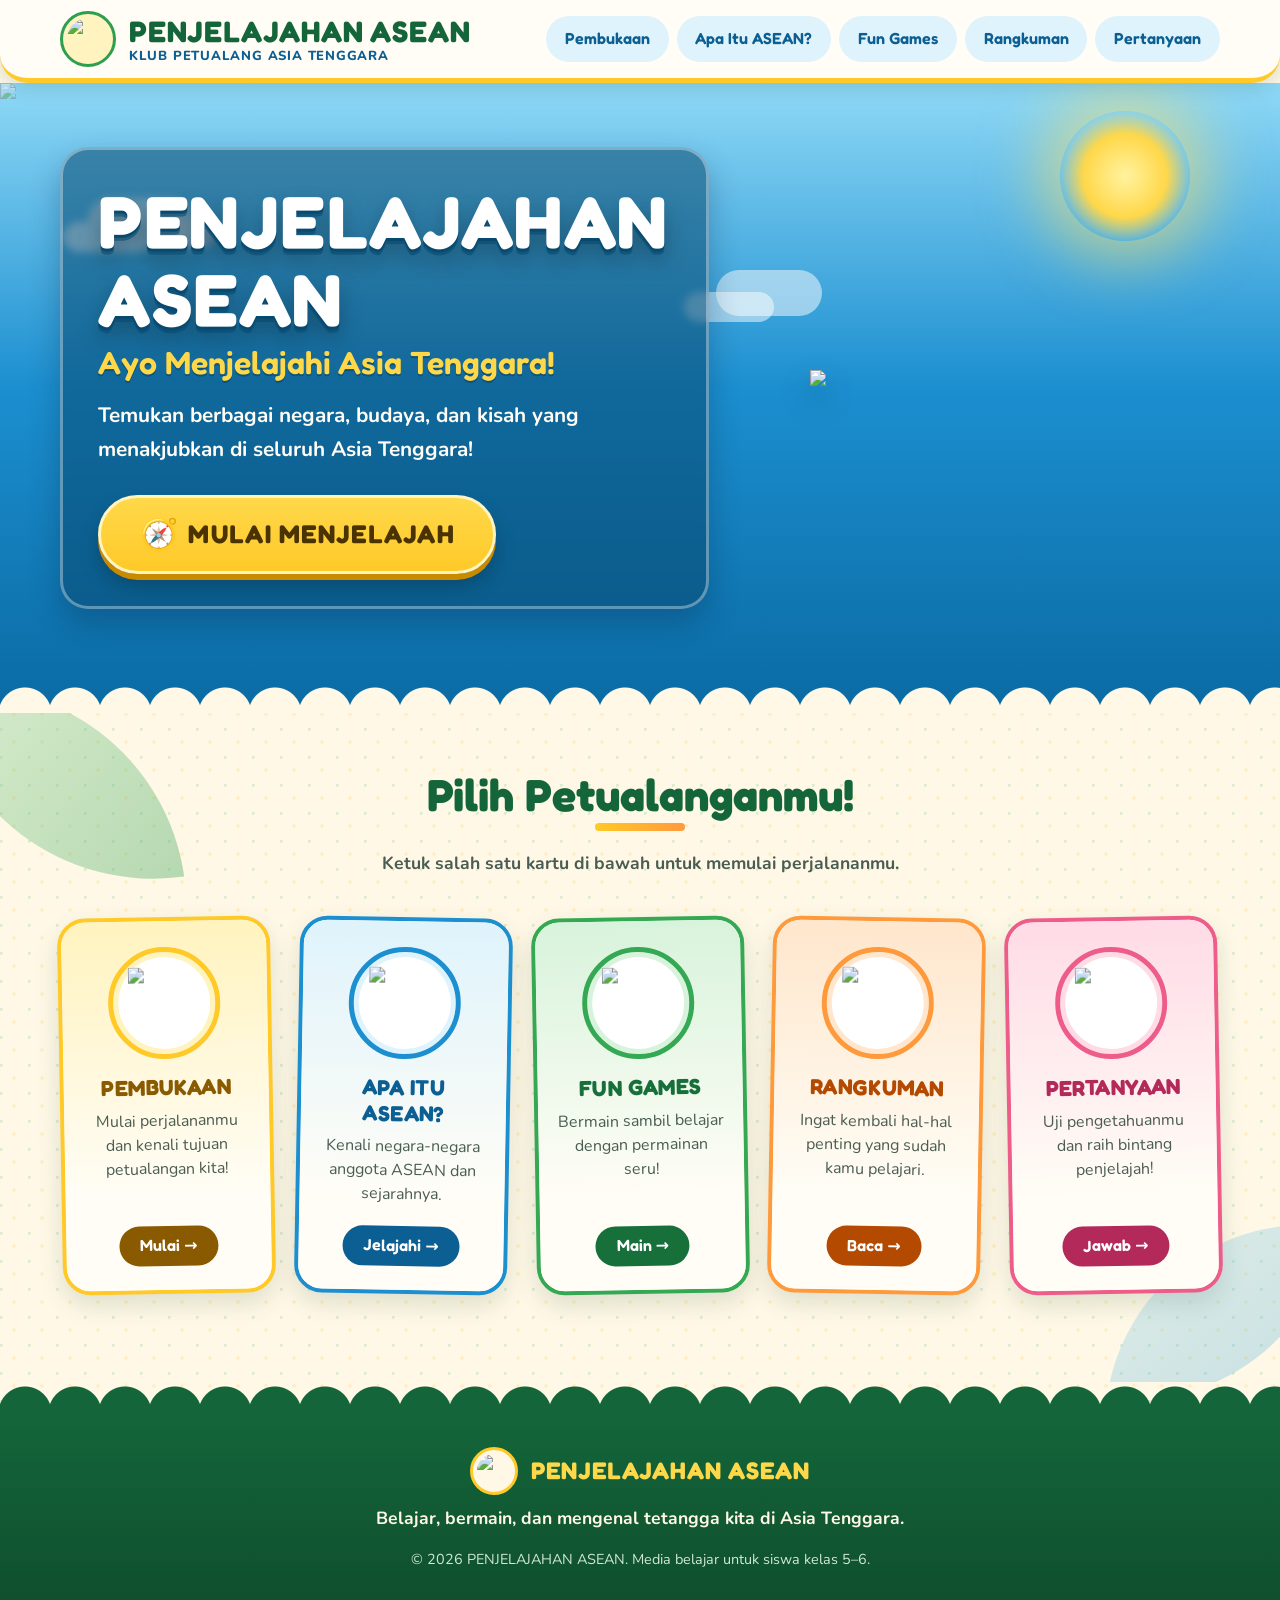
==== index.html @ 063c7e04 "Add files via upload" ====
<!DOCTYPE html>
<html lang="id">
<head>
  <meta charset="UTF-8">
  <meta name="viewport" content="width=device-width, initial-scale=1.0">
  <meta name="description" content="PENJELAJAHAN ASEAN - Ayo Menjelajah Asia Tenggara! Website belajar ASEAN untuk siswa kelas 5 dan 6 SD.">
  <title>PENJELAJAHAN ASEAN | Ayo Menjelajah Asia Tenggara!</title>

  <link rel="stylesheet" href="style.css">
</head>
<body class="page-home">

  <!-- Tautan lompat untuk aksesibilitas -->
  <a class="skip-link" href="#konten-utama">Lompat ke konten utama</a>

  <!-- ===================== 1. HEADER ===================== -->
  <header class="site-header" id="beranda">
    <div class="container header-inner">

      <a class="site-logo" href="index.html" aria-label="PENJELAJAHAN ASEAN - Kembali ke beranda">
        <img class="site-logo-icon"
             src="images/logo-kompas-penjelajah.png"
             alt="Logo kompas penjelajah dengan topi petualang">
        <span class="site-logo-text">
          <span class="site-logo-name">PENJELAJAHAN ASEAN</span>
          <span class="site-logo-sub">Klub Petualang Asia Tenggara</span>
        </span>
      </a>

      <nav class="site-nav" aria-label="Menu utama">
        <ul class="site-nav-list">
          <li class="site-nav-item"><a class="site-nav-link" href="pembukaan.html">Pembukaan</a></li>
          <li class="site-nav-item"><a class="site-nav-link" href="apa-itu-asean.html">Apa Itu ASEAN?</a></li>
          <li class="site-nav-item"><a class="site-nav-link" href="fun-games.html">Fun Games</a></li>
          <li class="site-nav-item"><a class="site-nav-link" href="rangkuman.html">Rangkuman</a></li>
          <li class="site-nav-item"><a class="site-nav-link" href="pertanyaan.html">Pertanyaan</a></li>
        </ul>
      </nav>

    </div>
  </header>

  <main id="konten-utama">

    <!-- ===================== 2. HERO SECTION ===================== -->
    <section class="hero" id="hero" aria-labelledby="hero-title">

      <!-- Ruang untuk ilustrasi peta tropis Asia Tenggara sebagai latar belakang -->
      <div class="hero-background">
        <img class="hero-background-image"
             src="images/peta-asia-tenggara-tropis.png"
             alt="Ilustrasi peta tropis Asia Tenggara dengan pulau-pulau, hutan hijau, dan laut biru">
      </div>

      <div class="container hero-inner">
        <div class="hero-content">
          <h1 class="hero-title" id="hero-title">PENJELAJAHAN ASEAN</h1>
          <p class="hero-subtitle">Ayo Menjelajahi Asia Tenggara!</p>
          <p class="hero-text">
            Temukan berbagai negara, budaya, dan kisah yang menakjubkan di seluruh Asia Tenggara!
          </p>
          <a class="button button-primary hero-button" href="#navigasi">MULAI MENJELAJAH</a>
        </div>

        <!-- Ruang untuk karakter penjelajah / maskot -->
        <div class="hero-mascot">
          <img class="hero-mascot-image"
               src="images/maskot-penjelajah.png"
               alt="Maskot anak penjelajah membawa kompas dan peta sambil tersenyum">
        </div>
      </div>

    </section>

    <!-- ===================== 3. NAVIGATION SECTION ===================== -->
    <section class="navigation" id="navigasi" aria-labelledby="navigasi-title">
      <div class="container">

        <header class="section-header">
          <h2 class="section-title" id="navigasi-title">Pilih Petualanganmu!</h2>
          <p class="section-intro">Ketuk salah satu kartu di bawah untuk memulai perjalananmu.</p>
        </header>

        <ul class="card-grid">

          <!-- Kartu A: PEMBUKAAN -->
          <li class="card-grid-item">
            <article class="nav-card nav-card-pembukaan">
              <a class="nav-card-link" href="pembukaan.html">
                <div class="nav-card-icon">
                  <img class="nav-card-image"
                       src="images/ikon-pembukaan.png"
                       alt="Ikon pintu gerbang petualangan yang terbuka">
                </div>
                <h3 class="nav-card-title">PEMBUKAAN</h3>
                <p class="nav-card-description">Mulai perjalananmu dan kenali tujuan petualangan kita!</p>
                <span class="nav-card-action">Mulai &rarr;</span>
              </a>
            </article>
          </li>

          <!-- Kartu B: APA ITU ASEAN? -->
          <li class="card-grid-item">
            <article class="nav-card nav-card-asean">
              <a class="nav-card-link" href="apa-itu-asean.html">
                <div class="nav-card-icon">
                  <img class="nav-card-image"
                       src="images/ikon-apa-itu-asean.png"
                       alt="Ikon peta Asia Tenggara dengan tanda tanya">
                </div>
                <h3 class="nav-card-title">APA ITU ASEAN?</h3>
                <p class="nav-card-description">Kenali negara-negara anggota ASEAN dan sejarahnya.</p>
                <span class="nav-card-action">Jelajahi &rarr;</span>
              </a>
            </article>
          </li>

          <!-- Kartu C: FUN GAMES -->
          <li class="card-grid-item">
            <article class="nav-card nav-card-games">
              <a class="nav-card-link" href="fun-games.html">
                <div class="nav-card-icon">
                  <img class="nav-card-image"
                       src="images/ikon-fun-games.png"
                       alt="Ikon pengontrol permainan berwarna-warni">
                </div>
                <h3 class="nav-card-title">FUN GAMES</h3>
                <p class="nav-card-description">Bermain sambil belajar dengan permainan seru!</p>
                <span class="nav-card-action">Main &rarr;</span>
              </a>
            </article>
          </li>

          <!-- Kartu D: RANGKUMAN -->
          <li class="card-grid-item">
            <article class="nav-card nav-card-rangkuman">
              <a class="nav-card-link" href="rangkuman.html">
                <div class="nav-card-icon">
                  <img class="nav-card-image"
                       src="images/ikon-rangkuman.png"
                       alt="Ikon buku catatan petualang dengan bintang">
                </div>
                <h3 class="nav-card-title">RANGKUMAN</h3>
                <p class="nav-card-description">Ingat kembali hal-hal penting yang sudah kamu pelajari.</p>
                <span class="nav-card-action">Baca &rarr;</span>
              </a>
            </article>
          </li>

          <!-- Kartu E: PERTANYAAN -->
          <li class="card-grid-item">
            <article class="nav-card nav-card-pertanyaan">
              <a class="nav-card-link" href="pertanyaan.html">
                <div class="nav-card-icon">
                  <img class="nav-card-image"
                       src="images/ikon-pertanyaan.png"
                       alt="Ikon lampu ide dan tanda tanya">
                </div>
                <h3 class="nav-card-title">PERTANYAAN</h3>
                <p class="nav-card-description">Uji pengetahuanmu dan raih bintang penjelajah!</p>
                <span class="nav-card-action">Jawab &rarr;</span>
              </a>
            </article>
          </li>

        </ul>

      </div>
    </section>

  </main>

  <!-- ===================== 4. FOOTER ===================== -->
  <footer class="site-footer">
    <div class="container footer-inner">

      <div class="footer-brand">
        <img class="footer-logo"
             src="images/logo-kompas-penjelajah.png"
             alt="Logo kompas penjelajah PENJELAJAHAN ASEAN">
        <p class="footer-name">PENJELAJAHAN ASEAN</p>
      </div>

      <p class="footer-tagline">Belajar, bermain, dan mengenal tetangga kita di Asia Tenggara.</p>

      <p class="footer-copy">
        &copy; <span class="footer-year">2026</span> PENJELAJAHAN ASEAN. Media belajar untuk siswa kelas 5&ndash;6.
      </p>

    </div>
  </footer>

  <script src="script.js"></script>
</body>
</html>
---- style.css ----
/* =====================================================
   PENJELAJAHAN ASEAN - style.css
   Tema: petualangan tropis + buku edukasi interaktif
   ===================================================== */

@import url('https://fonts.googleapis.com/css2?family=Fredoka:wght@400;500;600;700&family=Nunito:wght@400;600;700;800&display=swap');

/* ---------- 1. VARIABEL ---------- */
:root {
  /* Hijau daun */
  --leaf-900: #0f4f2e;
  --leaf-700: #14663a;
  --leaf-500: #2e9e4f;
  --leaf-300: #8fd6a0;
  --leaf-100: #d8f3dc;

  /* Biru laut */
  --sea-900: #08496f;
  --sea-700: #0b5f93;
  --sea-500: #1c8fd0;
  --sea-300: #7fd3f5;
  --sea-100: #dff3fc;

  /* Kuning cerah */
  --sun-700: #8a5a00;
  --sun-500: #ffc928;
  --sun-400: #ffd84a;
  --sun-100: #fff3bf;

  /* Krem & netral */
  --cream: #fff8e6;
  --warm-white: #fffdf6;
  --ink: #243b2f;
  --ink-soft: #4a5d52;

  /* Aksen tropis */
  --mango: #ff9a3c;
  --hibiscus: #ee5d8a;

  /* Font */
  --font-heading: 'Fredoka', 'Baloo 2', 'Trebuchet MS', 'Comic Sans MS', system-ui, sans-serif;
  --font-body: 'Nunito', 'Segoe UI', system-ui, -apple-system, sans-serif;

  /* Bentuk & bayangan */
  --radius-lg: 28px;
  --radius-md: 20px;
  --shadow-soft: 0 10px 24px rgba(20, 70, 50, 0.14);
  --shadow-lift: 0 18px 34px rgba(20, 70, 50, 0.22);
  --header-height: 88px;
}

/* ---------- 2. RESET & DASAR ---------- */
*,
*::before,
*::after {
  box-sizing: border-box;
}

html {
  scroll-behavior: smooth;
  scroll-padding-top: var(--header-height);
  -webkit-text-size-adjust: 100%;
}

body {
  margin: 0;
  min-height: 100vh;
  display: flex;
  flex-direction: column;
  font-family: var(--font-body);
  font-size: 1.05rem;
  line-height: 1.6;
  color: var(--ink);
  background-color: var(--cream);
  /* Pola titik-titik halus seperti kertas peta */
  background-image:
    radial-gradient(circle at 1px 1px, rgba(46, 158, 79, 0.14) 1.6px, transparent 0),
    radial-gradient(circle at 14px 14px, rgba(255, 201, 40, 0.18) 2px, transparent 0);
  background-size: 28px 28px;
}

main {
  flex: 1;
}

img {
  display: block;
  max-width: 100%;
  height: auto;
}

a {
  color: inherit;
}

ul {
  margin: 0;
  padding: 0;
  list-style: none;
}

h1,
h2,
h3,
p {
  margin-top: 0;
}

::selection {
  background: var(--sun-400);
  color: var(--leaf-900);
}

.container {
  width: min(1160px, 100% - 2rem);
  margin-inline: auto;
}

/* Tautan lompat (aksesibilitas) */
.skip-link {
  position: absolute;
  left: 1rem;
  top: -100px;
  z-index: 200;
  padding: 0.7rem 1.2rem;
  background: var(--sun-500);
  color: #4a3300;
  font-family: var(--font-heading);
  font-weight: 600;
  border-radius: 999px;
  text-decoration: none;
  transition: top 0.2s ease;
}

.skip-link:focus {
  top: 1rem;
}

/* ---------- 3. HEADER ---------- */
.site-header {
  position: sticky;
  top: 0;
  z-index: 100;
  background: var(--warm-white);
  border-bottom: 5px solid var(--sun-500);
  border-radius: 0 0 var(--radius-lg) var(--radius-lg);
  box-shadow: 0 6px 18px rgba(20, 70, 50, 0.15);
}

.header-inner {
  display: flex;
  align-items: center;
  justify-content: space-between;
  flex-wrap: wrap;
  gap: 0.75rem 1.5rem;
  padding-block: 0.7rem;
}

.site-logo {
  display: inline-flex;
  align-items: center;
  gap: 0.8rem;
  text-decoration: none;
}

.site-logo-icon {
  width: 56px;
  height: 56px;
  flex-shrink: 0;
  object-fit: contain;
  border-radius: 50%;
  background: var(--sun-100);
  border: 3px solid var(--leaf-500);
  padding: 4px;
  /* Sembunyikan teks alt jika gambar belum tersedia */
  font-size: 0;
  color: transparent;
  transition: transform 0.3s ease;
}

.site-logo:hover .site-logo-icon,
.site-logo:focus-visible .site-logo-icon {
  transform: rotate(-12deg) scale(1.08);
}

.site-logo-text {
  display: flex;
  flex-direction: column;
  line-height: 1.1;
}

.site-logo-name {
  font-family: var(--font-heading);
  font-weight: 700;
  font-size: clamp(1.3rem, 3vw, 1.85rem);
  letter-spacing: 0.03em;
  color: var(--leaf-700);
}

.site-logo-sub {
  margin-top: 0.15rem;
  font-size: 0.82rem;
  font-weight: 800;
  letter-spacing: 0.06em;
  text-transform: uppercase;
  color: var(--sea-700);
}

.site-logo:focus-visible,
.site-nav-link:focus-visible,
.nav-card-link:focus-visible,
.button:focus-visible {
  outline: 4px dashed var(--sea-900);
  outline-offset: 4px;
}

.site-nav-list {
  display: flex;
  flex-wrap: wrap;
  justify-content: flex-end;
  gap: 0.5rem;
}

.site-nav-link {
  display: inline-block;
  padding: 0.5rem 1.05rem;
  font-family: var(--font-heading);
  font-weight: 600;
  font-size: 1rem;
  color: var(--sea-700);
  background: var(--sea-100);
  border: 2px solid transparent;
  border-radius: 999px;
  text-decoration: none;
  transition: transform 0.2s ease, background-color 0.2s ease, color 0.2s ease, border-color 0.2s ease;
}

.site-nav-link:hover,
.site-nav-link:focus-visible {
  background: var(--sun-400);
  color: #4a3300;
  border-color: var(--sun-500);
  transform: translateY(-3px);
}

/* ---------- 4. HERO ---------- */
.hero {
  position: relative;
  overflow: hidden;
  isolation: isolate;
  color: var(--warm-white);
  /* Langit menuju laut */
  background: linear-gradient(180deg, #8fd9f7 0%, var(--sea-500) 48%, #0a6aa3 100%);
}

/* Matahari */
.hero::before {
  content: "";
  position: absolute;
  z-index: 0;
  top: 28px;
  right: 7%;
  width: 130px;
  height: 130px;
  border-radius: 50%;
  background: radial-gradient(circle, #fff3a0 0%, var(--sun-400) 45%, rgba(255, 216, 74, 0) 72%);
  box-shadow: 0 0 60px 20px rgba(255, 224, 102, 0.55);
  pointer-events: none;
}

/* Awan */
.hero::after {
  content: "";
  position: absolute;
  z-index: 0;
  top: 22%;
  left: 5%;
  width: 90px;
  height: 30px;
  border-radius: 50px;
  background: rgba(255, 255, 255, 0.75);
  box-shadow:
    32px -16px 0 8px rgba(255, 255, 255, 0.75),
    62px -4px 0 0 rgba(255, 255, 255, 0.75),
    620px 70px 0 0 rgba(255, 255, 255, 0.5),
    660px 56px 0 8px rgba(255, 255, 255, 0.5);
  pointer-events: none;
}

/* Ruang ilustrasi peta Asia Tenggara */
.hero-background {
  position: absolute;
  inset: 0;
  z-index: 0;
  overflow: hidden;
  pointer-events: none;
}

.hero-background-image {
  position: absolute;
  inset: 0;
  width: 100%;
  height: 100%;
  object-fit: cover;
  object-position: center;
  opacity: 0.5;
  font-size: 0;
  color: transparent;
}

/* Tepi ombak di bagian bawah hero */
.hero-background::after {
  content: "";
  position: absolute;
  left: 0;
  right: 0;
  bottom: -1px;
  height: 44px;
  background: radial-gradient(circle at 25px 44px, var(--cream) 0 26px, transparent 27px) 0 0 / 50px 44px repeat-x;
}

.hero-inner {
  position: relative;
  z-index: 1;
  display: grid;
  grid-template-columns: 1.15fr 0.85fr;
  align-items: center;
  gap: 2rem;
  padding-block: 4rem 6.5rem;
}

.hero-content {
  padding: 2rem 2.2rem;
  background: rgba(8, 73, 111, 0.55);
  border: 3px solid rgba(255, 255, 255, 0.35);
  border-radius: var(--radius-lg);
  -webkit-backdrop-filter: blur(4px);
  backdrop-filter: blur(4px);
  box-shadow: 0 14px 30px rgba(5, 40, 70, 0.3);
}

.hero-title {
  margin-bottom: 0.4rem;
  font-family: var(--font-heading);
  font-weight: 700;
  font-size: clamp(2rem, 8vw, 4.6rem);
  line-height: 1.05;
  letter-spacing: 0.02em;
  color: #ffffff;
  overflow-wrap: anywhere;
  text-shadow:
    0 3px 0 var(--sea-900),
    0 6px 0 rgba(8, 73, 111, 0.6),
    0 12px 22px rgba(0, 0, 0, 0.28);
}

.hero-subtitle {
  margin-bottom: 1rem;
  font-family: var(--font-heading);
  font-weight: 600;
  font-size: clamp(1.25rem, 3.2vw, 2rem);
  line-height: 1.25;
  color: var(--sun-400);
  text-shadow: 0 2px 0 rgba(8, 73, 111, 0.7);
}

.hero-text {
  max-width: 46ch;
  margin-bottom: 1.8rem;
  font-weight: 700;
  font-size: clamp(1.05rem, 2.2vw, 1.3rem);
  line-height: 1.6;
  color: var(--warm-white);
}

/* Tombol */
.button {
  display: inline-flex;
  align-items: center;
  justify-content: center;
  gap: 0.6rem;
  padding: 0.9rem 2rem;
  font-family: var(--font-heading);
  font-weight: 700;
  text-align: center;
  text-decoration: none;
  cursor: pointer;
  border: 3px solid transparent;
  border-radius: 999px;
  transition: transform 0.18s ease, box-shadow 0.18s ease, filter 0.18s ease;
}

.button-primary {
  color: #4a3300;
  background: linear-gradient(180deg, var(--sun-400), var(--sun-500));
  border-color: var(--sun-100);
  box-shadow: 0 6px 0 #c98a00, 0 12px 20px rgba(0, 0, 0, 0.22);
}

.button-primary:hover,
.button-primary:focus-visible {
  transform: translateY(-3px);
  filter: brightness(1.05);
  box-shadow: 0 9px 0 #c98a00, 0 16px 24px rgba(0, 0, 0, 0.26);
}

.button-primary:active {
  transform: translateY(4px);
  box-shadow: 0 2px 0 #c98a00, 0 4px 8px rgba(0, 0, 0, 0.2);
}

.hero-button {
  font-size: clamp(1.15rem, 2.6vw, 1.6rem);
  padding: 1rem 2.4rem;
  letter-spacing: 0.05em;
  animation: tombol-bersinar 2.4s ease-in-out infinite;
}

.hero-button::before {
  content: "\1F9ED"; /* ikon kompas */
  font-size: 1.2em;
  line-height: 1;
}

.hero-button:hover,
.hero-button:focus-visible,
.hero-button:active {
  animation: none;
}

/* Maskot */
.hero-mascot {
  display: flex;
  align-items: center;
  justify-content: center;
}

.hero-mascot-image {
  width: min(340px, 85%);
  max-height: 360px;
  object-fit: contain;
  filter: drop-shadow(0 14px 14px rgba(5, 40, 70, 0.35));
  animation: melayang 4s ease-in-out infinite;
  font-size: 0;
  color: transparent;
}

/* ---------- 5. NAVIGASI (KARTU) ---------- */
.navigation {
  position: relative;
  overflow: hidden;
  padding-block: 3.5rem 5.5rem;
}

/* Daun dekoratif */
.navigation::before {
  content: "";
  position: absolute;
  top: -40px;
  left: -50px;
  width: 220px;
  height: 220px;
  background: linear-gradient(135deg, var(--leaf-300), var(--leaf-500));
  border-radius: 0 100% 0 100%;
  opacity: 0.35;
  transform: rotate(-8deg);
  pointer-events: none;
}

.navigation::after {
  content: "";
  position: absolute;
  right: -40px;
  bottom: -30px;
  width: 200px;
  height: 200px;
  background: linear-gradient(135deg, var(--sea-300), var(--sea-500));
  border-radius: 100% 0 100% 0;
  opacity: 0.25;
  transform: rotate(8deg);
  pointer-events: none;
}

.navigation > .container {
  position: relative;
  z-index: 1;
}

.section-header {
  max-width: 640px;
  margin: 0 auto 2.5rem;
  text-align: center;
}

.section-title {
  position: relative;
  display: inline-block;
  margin-bottom: 1.1rem;
  padding-bottom: 0.7rem;
  font-family: var(--font-heading);
  font-weight: 700;
  font-size: clamp(1.8rem, 5vw, 2.8rem);
  line-height: 1.15;
  color: var(--leaf-700);
}

.section-title::after {
  content: "";
  position: absolute;
  left: 50%;
  bottom: 0;
  width: 90px;
  height: 8px;
  border-radius: 999px;
  background: linear-gradient(90deg, var(--sun-500), var(--mango));
  transform: translateX(-50%);
}

.section-intro {
  margin-bottom: 0;
  font-weight: 700;
  font-size: 1.1rem;
  color: var(--ink-soft);
}

.card-grid {
  display: grid;
  grid-template-columns: repeat(5, 1fr);
  gap: 1.5rem;
}

.card-grid-item {
  display: flex;
  animation: kartu-muncul 0.6s ease both;
}

.card-grid-item:nth-child(1) { animation-delay: 0.05s; }
.card-grid-item:nth-child(2) { animation-delay: 0.15s; }
.card-grid-item:nth-child(3) { animation-delay: 0.25s; }
.card-grid-item:nth-child(4) { animation-delay: 0.35s; }
.card-grid-item:nth-child(5) { animation-delay: 0.45s; }

/* Kartu dasar */
.nav-card {
  --card-main: var(--leaf-500);
  --card-light: var(--leaf-100);
  --card-dark: var(--leaf-700);

  width: 100%;
  background: var(--warm-white);
  border: 4px solid var(--card-main);
  border-radius: var(--radius-lg);
  box-shadow: var(--shadow-soft);
  overflow: hidden;
  transition: transform 0.3s ease, box-shadow 0.3s ease;
}

/* Kemiringan kecil agar terasa seperti stiker */
.card-grid-item:nth-child(odd) .nav-card {
  transform: rotate(-1deg);
}

.card-grid-item:nth-child(even) .nav-card {
  transform: rotate(1deg);
}

.nav-card:hover,
.nav-card:focus-within {
  transform: translateY(-10px) rotate(0deg);
  box-shadow: var(--shadow-lift);
}

/* Warna tiap kartu */
.nav-card-pembukaan {
  --card-main: #ffc928;
  --card-light: #fff3bf;
  --card-dark: #8a5a00;
}

.nav-card-asean {
  --card-main: #1c8fd0;
  --card-light: #dff3fc;
  --card-dark: #0b5f93;
}

.nav-card-games {
  --card-main: #34a853;
  --card-light: #d8f3dc;
  --card-dark: #17703a;
}

.nav-card-rangkuman {
  --card-main: #ff9a3c;
  --card-light: #ffe6cc;
  --card-dark: #b34a00;
}

.nav-card-pertanyaan {
  --card-main: #ee5d8a;
  --card-light: #ffdbe6;
  --card-dark: #b3295a;
}

.nav-card-link {
  display: flex;
  flex-direction: column;
  align-items: center;
  height: 100%;
  padding: 1.6rem 1.2rem 1.5rem;
  text-align: center;
  text-decoration: none;
  color: inherit;
  background: linear-gradient(180deg, var(--card-light) 0%, var(--warm-white) 75%);
}

.nav-card-icon {
  display: grid;
  place-items: center;
  width: 112px;
  height: 112px;
  margin-bottom: 1rem;
  background: #ffffff;
  border: 5px solid var(--card-main);
  border-radius: 50%;
  box-shadow: inset 0 0 0 5px var(--card-light);
  transition: transform 0.35s ease;
}

.nav-card:hover .nav-card-icon,
.nav-card:focus-within .nav-card-icon {
  transform: scale(1.1) rotate(-6deg);
}

.nav-card-image {
  width: 72px;
  height: 72px;
  object-fit: contain;
  font-size: 0;
  color: transparent;
}

.nav-card-title {
  margin-bottom: 0.5rem;
  font-family: var(--font-heading);
  font-weight: 700;
  font-size: 1.35rem;
  line-height: 1.2;
  letter-spacing: 0.02em;
  color: var(--card-dark);
}

.nav-card-description {
  flex: 1;
  margin-bottom: 1.2rem;
  font-size: 1rem;
  line-height: 1.5;
  color: var(--ink-soft);
}

.nav-card-action {
  display: inline-block;
  padding: 0.45rem 1.3rem;
  font-family: var(--font-heading);
  font-weight: 600;
  font-size: 1rem;
  color: #ffffff;
  background: var(--card-dark);
  border-radius: 999px;
  transition: transform 0.25s ease, box-shadow 0.25s ease;
}

.nav-card:hover .nav-card-action,
.nav-card:focus-within .nav-card-action {
  transform: translateY(-2px) scale(1.07);
  box-shadow: 0 6px 12px rgba(0, 0, 0, 0.2);
}

/* ---------- 6. FOOTER ---------- */
.site-footer {
  position: relative;
  margin-top: 30px;
  padding-block: 2.2rem 1.8rem;
  color: var(--cream);
  background: linear-gradient(180deg, var(--leaf-700), var(--leaf-900));
}

/* Tepi ombak di atas footer */
.site-footer::before {
  content: "";
  position: absolute;
  left: 0;
  right: 0;
  top: -29px;
  height: 30px;
  background: radial-gradient(circle at 25px 30px, var(--leaf-700) 0 26px, transparent 27px) 0 0 / 50px 30px repeat-x;
  pointer-events: none;
}

.footer-inner {
  display: flex;
  flex-direction: column;
  align-items: center;
  gap: 0.6rem;
  text-align: center;
}

.footer-brand {
  display: inline-flex;
  align-items: center;
  gap: 0.8rem;
}

.footer-logo {
  width: 48px;
  height: 48px;
  object-fit: contain;
  padding: 4px;
  background: var(--cream);
  border: 3px solid var(--sun-500);
  border-radius: 50%;
  font-size: 0;
  color: transparent;
}

.footer-name {
  margin: 0;
  font-family: var(--font-heading);
  font-weight: 700;
  font-size: 1.5rem;
  letter-spacing: 0.04em;
  color: var(--sun-400);
}

.footer-tagline {
  max-width: 52ch;
  margin: 0;
  font-weight: 700;
  font-size: 1.1rem;
  color: var(--cream);
}

.footer-copy {
  margin: 0.4rem 0 0;
  font-size: 0.9rem;
  color: #cfe9d4;
}

/* ---------- 7. ANIMASI ---------- */
@keyframes melayang {
  0%, 100% { transform: translateY(0) rotate(-1.5deg); }
  50%      { transform: translateY(-14px) rotate(1.5deg); }
}

@keyframes tombol-bersinar {
  0%, 100% { box-shadow: 0 6px 0 #c98a00, 0 12px 20px rgba(0, 0, 0, 0.22), 0 0 0 0 rgba(255, 216, 74, 0.75); }
  50%      { box-shadow: 0 6px 0 #c98a00, 0 12px 20px rgba(0, 0, 0, 0.22), 0 0 0 16px rgba(255, 216, 74, 0); }
}

@keyframes kartu-muncul {
  from { opacity: 0; transform: translateY(24px) scale(0.96); }
  to   { opacity: 1; transform: translateY(0) scale(1); }
}

/* ---------- 8. RESPONSIF ---------- */

/* Laptop kecil / tablet landscape: 3 kartu atas + 2 kartu bawah */
@media (max-width: 1099px) {
  .card-grid {
    grid-template-columns: repeat(6, 1fr);
  }

  .card-grid-item {
    grid-column: span 2;
  }

  .card-grid-item:nth-child(n + 4) {
    grid-column: span 3;
  }
}

/* Tablet */
@media (max-width: 991px) {
  :root {
    --header-height: 130px;
  }

  .header-inner {
    flex-direction: column;
    justify-content: center;
  }

  .site-nav-list {
    justify-content: center;
  }

  .hero-inner {
    grid-template-columns: 1fr;
    gap: 1.5rem;
    padding-block: 3rem 6rem;
    text-align: center;
  }

  .hero-text {
    margin-inline: auto;
  }

  .hero-mascot-image {
    width: min(240px, 60%);
    max-height: 260px;
  }

  .hero::before {
    width: 100px;
    height: 100px;
    right: 5%;
  }

  .hero::after {
    box-shadow:
      32px -16px 0 8px rgba(255, 255, 255, 0.75),
      62px -4px 0 0 rgba(255, 255, 255, 0.75);
  }
}

/* Ponsel besar: 2 kolom, kartu terakhir selebar penuh */
@media (max-width: 640px) {
  :root {
    --header-height: 0px;
  }

  body {
    font-size: 1rem;
  }

  .site-header {
    position: static;
    border-radius: 0 0 22px 22px;
  }

  .site-nav-link {
    padding: 0.4rem 0.85rem;
    font-size: 0.92rem;
  }

  .hero-content {
    padding: 1.4rem 1.2rem;
  }

  .hero-inner {
    padding-block: 2.2rem 5.5rem;
  }

  .hero-button {
    width: 100%;
    padding: 0.9rem 1.2rem;
  }

  .navigation {
    padding-block: 2.5rem 4.5rem;
  }

  .card-grid {
    grid-template-columns: repeat(2, 1fr);
    gap: 1rem;
  }

  .card-grid-item,
  .card-grid-item:nth-child(n + 4) {
    grid-column: auto;
  }

  .card-grid-item:last-child {
    grid-column: 1 / -1;
  }

  .nav-card-link {
    padding: 1.2rem 0.8rem 1.2rem;
  }

  .nav-card-icon {
    width: 88px;
    height: 88px;
  }

  .nav-card-image {
    width: 56px;
    height: 56px;
  }

  .nav-card-title {
    font-size: 1.1rem;
  }

  .nav-card-description {
    font-size: 0.92rem;
  }
}

/* Ponsel kecil: 1 kolom */
@media (max-width: 420px) {
  .card-grid {
    grid-template-columns: 1fr;
  }

  .card-grid-item:last-child {
    grid-column: auto;
  }

  .site-logo-sub {
    display: none;
  }

  .nav-card-icon {
    width: 100px;
    height: 100px;
  }

  .nav-card-image {
    width: 64px;
    height: 64px;
  }
}

/* ---------- 9. AKSESIBILITAS: kurangi gerakan ---------- */
@media (prefers-reduced-motion: reduce) {
  html {
    scroll-behavior: auto;
  }

  *,
  *::before,
  *::after {
    animation: none !important;
    transition: none !important;
  }
}
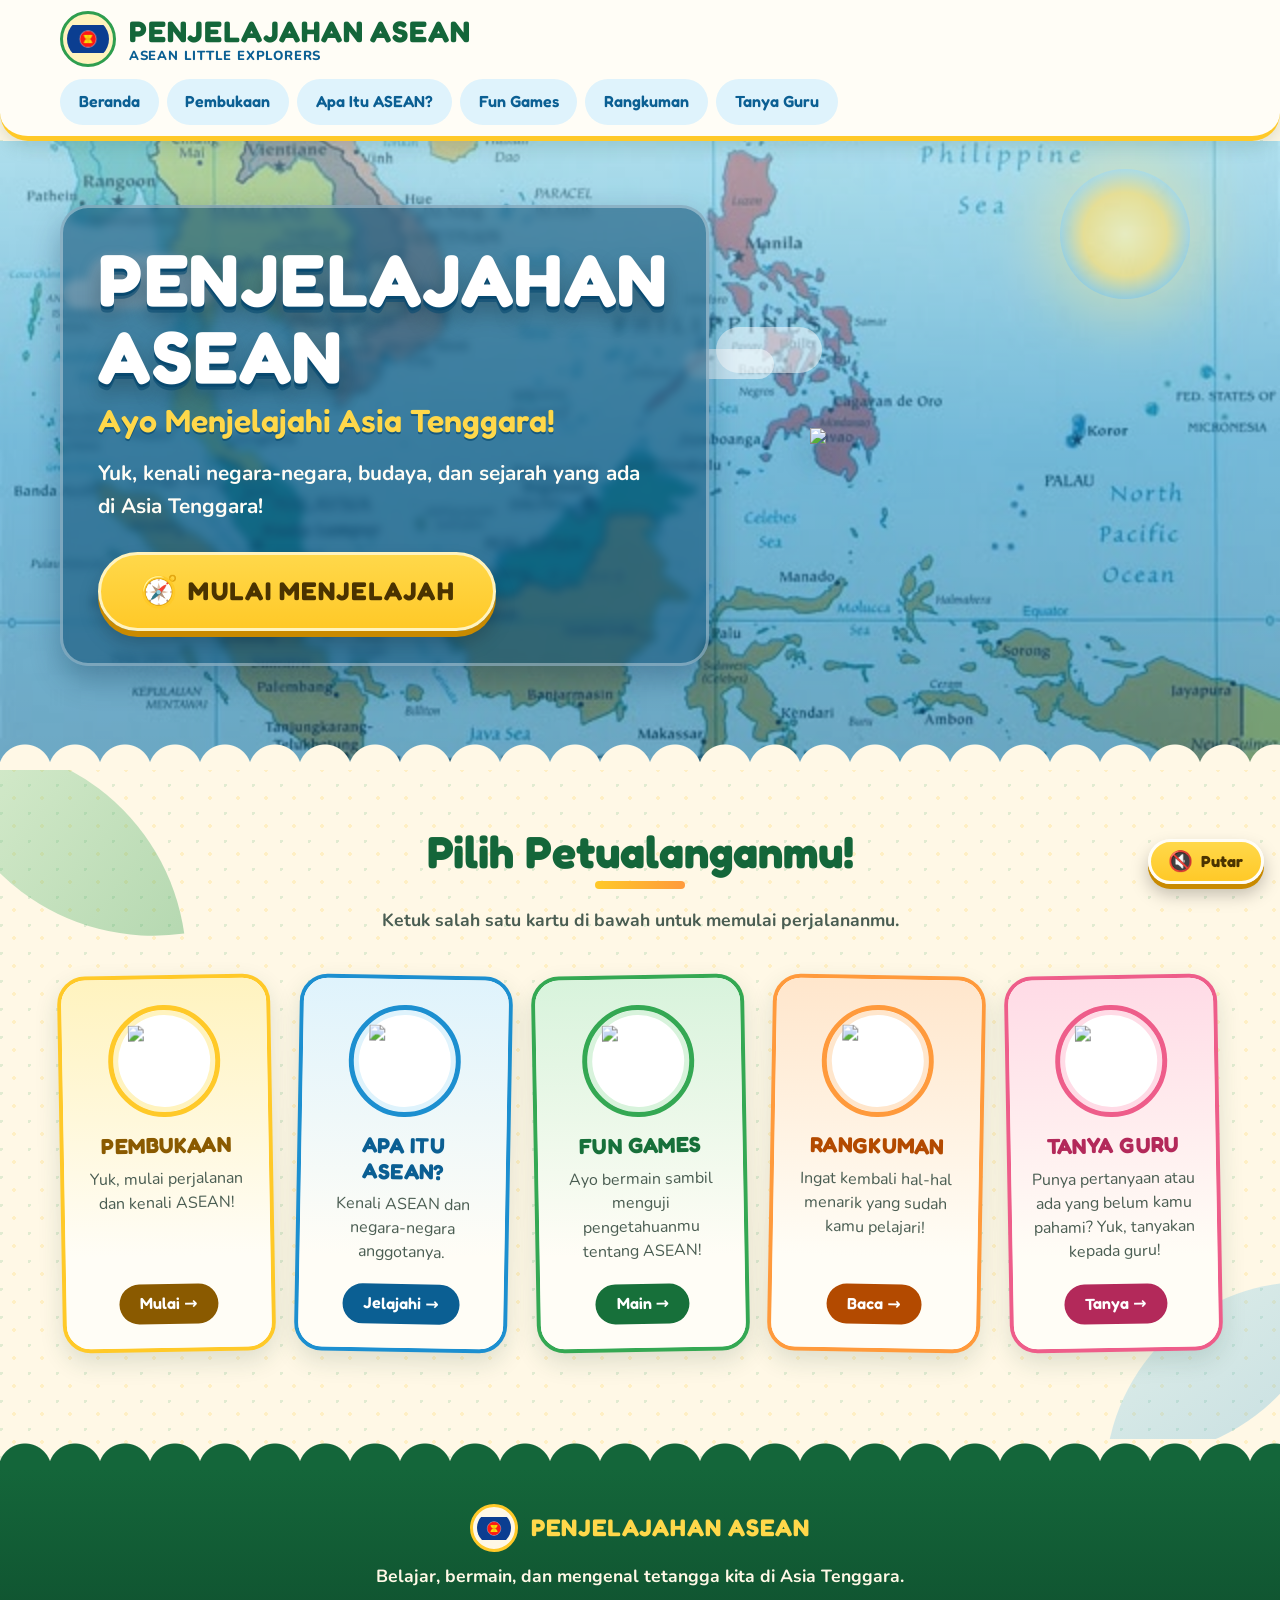
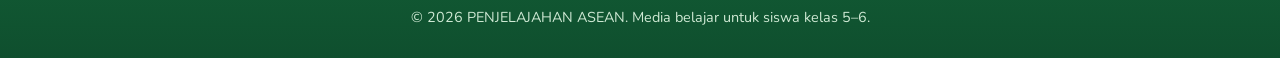
==== commit 9c56f340: "Add files via upload" ====
--- a/index.html
+++ b/index.html
@@ -1,17 +1,26 @@
+
 <!DOCTYPE html>
 <html lang="id">
+
 <head>
   <meta charset="UTF-8">
   <meta name="viewport" content="width=device-width, initial-scale=1.0">
   <meta name="description" content="PENJELAJAHAN ASEAN - Ayo Menjelajah Asia Tenggara! Website belajar ASEAN untuk siswa kelas 5 dan 6 SD.">
   <title>PENJELAJAHAN ASEAN | Ayo Menjelajah Asia Tenggara!</title>
-
   <link rel="stylesheet" href="style.css">
 </head>
+
 <body class="page-home">
 
   <!-- Tautan lompat untuk aksesibilitas -->
   <a class="skip-link" href="#konten-utama">Lompat ke konten utama</a>
+
+  <!-- Tombol musik latar (dikendalikan script.js) -->
+  <button class="music-toggle" id="musicToggle" type="button"
+          aria-pressed="false" aria-label="Putar musik Anthem_ASEAN_The_ASEAN_Way.mp3">
+    <span class="music-toggle-icon" aria-hidden="true">🔇</span>
+    <span class="music-toggle-label">Putar</span>
+  </button>
 
   <!-- ===================== 1. HEADER ===================== -->
   <header class="site-header" id="beranda">
@@ -19,21 +28,22 @@
 
       <a class="site-logo" href="index.html" aria-label="PENJELAJAHAN ASEAN - Kembali ke beranda">
         <img class="site-logo-icon"
-             src="images/logo-kompas-penjelajah.png"
-             alt="Logo kompas penjelajah dengan topi petualang">
+             src="images/bendera-asean.jpg"
+             alt="Bendera ASEAN dengan lambang ASEAN">
         <span class="site-logo-text">
           <span class="site-logo-name">PENJELAJAHAN ASEAN</span>
-          <span class="site-logo-sub">Klub Petualang Asia Tenggara</span>
+          <span class="site-logo-sub">ASEAN LITTLE EXPLORERS</span>
         </span>
       </a>
 
       <nav class="site-nav" aria-label="Menu utama">
         <ul class="site-nav-list">
+          <li class="site-nav-item"><a class="site-nav-link" href="index.html">Beranda</a></li>
           <li class="site-nav-item"><a class="site-nav-link" href="pembukaan.html">Pembukaan</a></li>
           <li class="site-nav-item"><a class="site-nav-link" href="apa-itu-asean.html">Apa Itu ASEAN?</a></li>
           <li class="site-nav-item"><a class="site-nav-link" href="fun-games.html">Fun Games</a></li>
           <li class="site-nav-item"><a class="site-nav-link" href="rangkuman.html">Rangkuman</a></li>
-          <li class="site-nav-item"><a class="site-nav-link" href="pertanyaan.html">Pertanyaan</a></li>
+          <li class="site-nav-item"><a class="site-nav-link" href="tanya-guru.html">Tanya Guru</a></li>
         </ul>
       </nav>
 
@@ -45,11 +55,11 @@
     <!-- ===================== 2. HERO SECTION ===================== -->
     <section class="hero" id="hero" aria-labelledby="hero-title">
 
-      <!-- Ruang untuk ilustrasi peta tropis Asia Tenggara sebagai latar belakang -->
+      <!-- Gambar peta Asia Tenggara -->
       <div class="hero-background">
         <img class="hero-background-image"
-             src="images/peta-asia-tenggara-tropis.png"
-             alt="Ilustrasi peta tropis Asia Tenggara dengan pulau-pulau, hutan hijau, dan laut biru">
+             src="images/peta-asia-tenggara-tropis.jpg"
+             alt="Peta geografis Asia Tenggara yang memperlihatkan Myanmar, Thailand, Laos, Kamboja, Vietnam, Malaysia, Singapura, Brunei Darussalam, Indonesia, Filipina, dan Timor-Leste">
       </div>
 
       <div class="container hero-inner">
@@ -57,7 +67,7 @@
           <h1 class="hero-title" id="hero-title">PENJELAJAHAN ASEAN</h1>
           <p class="hero-subtitle">Ayo Menjelajahi Asia Tenggara!</p>
           <p class="hero-text">
-            Temukan berbagai negara, budaya, dan kisah yang menakjubkan di seluruh Asia Tenggara!
+            Yuk, kenali negara-negara, budaya, dan sejarah yang ada di Asia Tenggara!
           </p>
           <a class="button button-primary hero-button" href="#navigasi">MULAI MENJELAJAH</a>
         </div>
@@ -69,7 +79,6 @@
                alt="Maskot anak penjelajah membawa kompas dan peta sambil tersenyum">
         </div>
       </div>
-
     </section>
 
     <!-- ===================== 3. NAVIGATION SECTION ===================== -->
@@ -93,8 +102,8 @@
                        alt="Ikon pintu gerbang petualangan yang terbuka">
                 </div>
                 <h3 class="nav-card-title">PEMBUKAAN</h3>
-                <p class="nav-card-description">Mulai perjalananmu dan kenali tujuan petualangan kita!</p>
-                <span class="nav-card-action">Mulai &rarr;</span>
+                <p class="nav-card-description">Yuk, mulai perjalanan dan kenali ASEAN!</p>
+                <span class="nav-card-action">Mulai →</span>
               </a>
             </article>
           </li>
@@ -109,8 +118,8 @@
                        alt="Ikon peta Asia Tenggara dengan tanda tanya">
                 </div>
                 <h3 class="nav-card-title">APA ITU ASEAN?</h3>
-                <p class="nav-card-description">Kenali negara-negara anggota ASEAN dan sejarahnya.</p>
-                <span class="nav-card-action">Jelajahi &rarr;</span>
+                <p class="nav-card-description">Kenali ASEAN dan negara-negara anggotanya.</p>
+                <span class="nav-card-action">Jelajahi →</span>
               </a>
             </article>
           </li>
@@ -125,8 +134,8 @@
                        alt="Ikon pengontrol permainan berwarna-warni">
                 </div>
                 <h3 class="nav-card-title">FUN GAMES</h3>
-                <p class="nav-card-description">Bermain sambil belajar dengan permainan seru!</p>
-                <span class="nav-card-action">Main &rarr;</span>
+                <p class="nav-card-description">Ayo bermain sambil menguji pengetahuanmu tentang ASEAN!</p>
+                <span class="nav-card-action">Main →</span>
               </a>
             </article>
           </li>
@@ -141,30 +150,29 @@
                        alt="Ikon buku catatan petualang dengan bintang">
                 </div>
                 <h3 class="nav-card-title">RANGKUMAN</h3>
-                <p class="nav-card-description">Ingat kembali hal-hal penting yang sudah kamu pelajari.</p>
-                <span class="nav-card-action">Baca &rarr;</span>
-              </a>
-            </article>
-          </li>
-
-          <!-- Kartu E: PERTANYAAN -->
+                <p class="nav-card-description">Ingat kembali hal-hal menarik yang sudah kamu pelajari!</p>
+                <span class="nav-card-action">Baca →</span>
+              </a>
+            </article>
+          </li>
+
+          <!-- Kartu E: TANYA GURU -->
           <li class="card-grid-item">
             <article class="nav-card nav-card-pertanyaan">
-              <a class="nav-card-link" href="pertanyaan.html">
+              <a class="nav-card-link" href="tanya-guru.html">
                 <div class="nav-card-icon">
                   <img class="nav-card-image"
                        src="images/ikon-pertanyaan.png"
                        alt="Ikon lampu ide dan tanda tanya">
                 </div>
-                <h3 class="nav-card-title">PERTANYAAN</h3>
-                <p class="nav-card-description">Uji pengetahuanmu dan raih bintang penjelajah!</p>
-                <span class="nav-card-action">Jawab &rarr;</span>
+                <h3 class="nav-card-title">TANYA GURU</h3>
+                <p class="nav-card-description">Punya pertanyaan atau ada yang belum kamu pahami? Yuk, tanyakan kepada guru!</p>
+                <span class="nav-card-action">Tanya →</span>
               </a>
             </article>
           </li>
 
         </ul>
-
       </div>
     </section>
 
@@ -176,20 +184,27 @@
 
       <div class="footer-brand">
         <img class="footer-logo"
-             src="images/logo-kompas-penjelajah.png"
-             alt="Logo kompas penjelajah PENJELAJAHAN ASEAN">
+             src="images/bendera-asean.jpg"
+             alt="Bendera ASEAN">
         <p class="footer-name">PENJELAJAHAN ASEAN</p>
       </div>
 
       <p class="footer-tagline">Belajar, bermain, dan mengenal tetangga kita di Asia Tenggara.</p>
 
       <p class="footer-copy">
-        &copy; <span class="footer-year">2026</span> PENJELAJAHAN ASEAN. Media belajar untuk siswa kelas 5&ndash;6.
+        © <span class="footer-year">2026</span> PENJELAJAHAN ASEAN. Media belajar untuk siswa kelas 5–6.
       </p>
 
     </div>
   </footer>
 
-  <script src="script.js"></script>
+  <!-- Musik latar: The ASEAN Way -->
+<audio id="aseanAudio" loop preload="auto">
+    <source src="audio/Anthem ASEAN The ASEAN Way.mp3" type="audio/mpeg">
+    Browser kamu tidak mendukung pemutar audio.
+</audio>
+
+<script src="script.js"></script>
+
 </body>
 </html>
--- a/style.css
+++ b/style.css
@@ -745,6 +745,74 @@
   color: #cfe9d4;
 }
 
+/* ---------- 6B. TOMBOL MUSIK LATAR ---------- */
+.music-toggle {
+  position: fixed;
+  right: 16px;
+  bottom: 16px;
+  z-index: 300;
+  display: inline-flex;
+  align-items: center;
+  gap: 0.5rem;
+  padding: 0.6rem 1.1rem;
+  font-family: var(--font-heading);
+  font-weight: 700;
+  font-size: 1rem;
+  line-height: 1;
+  color: #4a3300;
+  background: linear-gradient(180deg, var(--sun-400), var(--sun-500));
+  border: 3px solid var(--warm-white);
+  border-radius: 999px;
+  cursor: pointer;
+  box-shadow: 0 5px 0 #c98a00, 0 10px 18px rgba(0, 0, 0, 0.25);
+  transition: transform 0.18s ease, box-shadow 0.18s ease, filter 0.18s ease;
+}
+
+.music-toggle-icon {
+  font-size: 1.25rem;
+  line-height: 1;
+}
+
+.music-toggle:hover,
+.music-toggle:focus-visible {
+  transform: translateY(-3px);
+  filter: brightness(1.05);
+  box-shadow: 0 8px 0 #c98a00, 0 14px 22px rgba(0, 0, 0, 0.28);
+}
+
+.music-toggle:focus-visible {
+  outline: 4px dashed var(--sea-900);
+  outline-offset: 4px;
+}
+
+.music-toggle:active {
+  transform: translateY(3px);
+  box-shadow: 0 2px 0 #c98a00, 0 4px 8px rgba(0, 0, 0, 0.2);
+}
+
+/* Saat musik sedang diputar */
+.music-toggle[aria-pressed="true"] {
+  color: #ffffff;
+  background: linear-gradient(180deg, var(--leaf-500), var(--leaf-700));
+  box-shadow: 0 5px 0 var(--leaf-900), 0 10px 18px rgba(0, 0, 0, 0.25);
+}
+
+.music-toggle[aria-pressed="true"] .music-toggle-icon {
+  animation: musik-berdenyut 1s ease-in-out infinite;
+}
+
+/* Saat musik gagal dimuat */
+.music-toggle[data-state="error"] {
+  color: #ffffff;
+  background: linear-gradient(180deg, var(--hibiscus), #b3295a);
+  box-shadow: 0 5px 0 #7d1b3d, 0 10px 18px rgba(0, 0, 0, 0.25);
+}
+
+.music-toggle[aria-disabled="true"] {
+  cursor: not-allowed;
+  opacity: 0.7;
+}
+
 /* ---------- 7. ANIMASI ---------- */
 @keyframes melayang {
   0%, 100% { transform: translateY(0) rotate(-1.5deg); }
@@ -759,6 +827,11 @@
 @keyframes kartu-muncul {
   from { opacity: 0; transform: translateY(24px) scale(0.96); }
   to   { opacity: 1; transform: translateY(0) scale(1); }
+}
+
+@keyframes musik-berdenyut {
+  0%, 100% { transform: scale(1); }
+  50%      { transform: scale(1.25); }
 }
 
 /* ---------- 8. RESPONSIF ---------- */
@@ -894,6 +967,13 @@
   .nav-card-description {
     font-size: 0.92rem;
   }
+
+  .music-toggle {
+    right: 12px;
+    bottom: 12px;
+    padding: 0.55rem 0.95rem;
+    font-size: 0.92rem;
+  }
 }
 
 /* Ponsel kecil: 1 kolom */
@@ -918,6 +998,20 @@
   .nav-card-image {
     width: 64px;
     height: 64px;
+  }
+
+  /* Hanya ikon pada layar sangat kecil */
+  .music-toggle-label {
+    position: absolute;
+    width: 1px;
+    height: 1px;
+    overflow: hidden;
+    clip: rect(0 0 0 0);
+    white-space: nowrap;
+  }
+
+  .music-toggle {
+    padding: 0.7rem 0.8rem;
   }
 }
 
@@ -933,4 +1027,4 @@
     animation: none !important;
     transition: none !important;
   }
-}+}
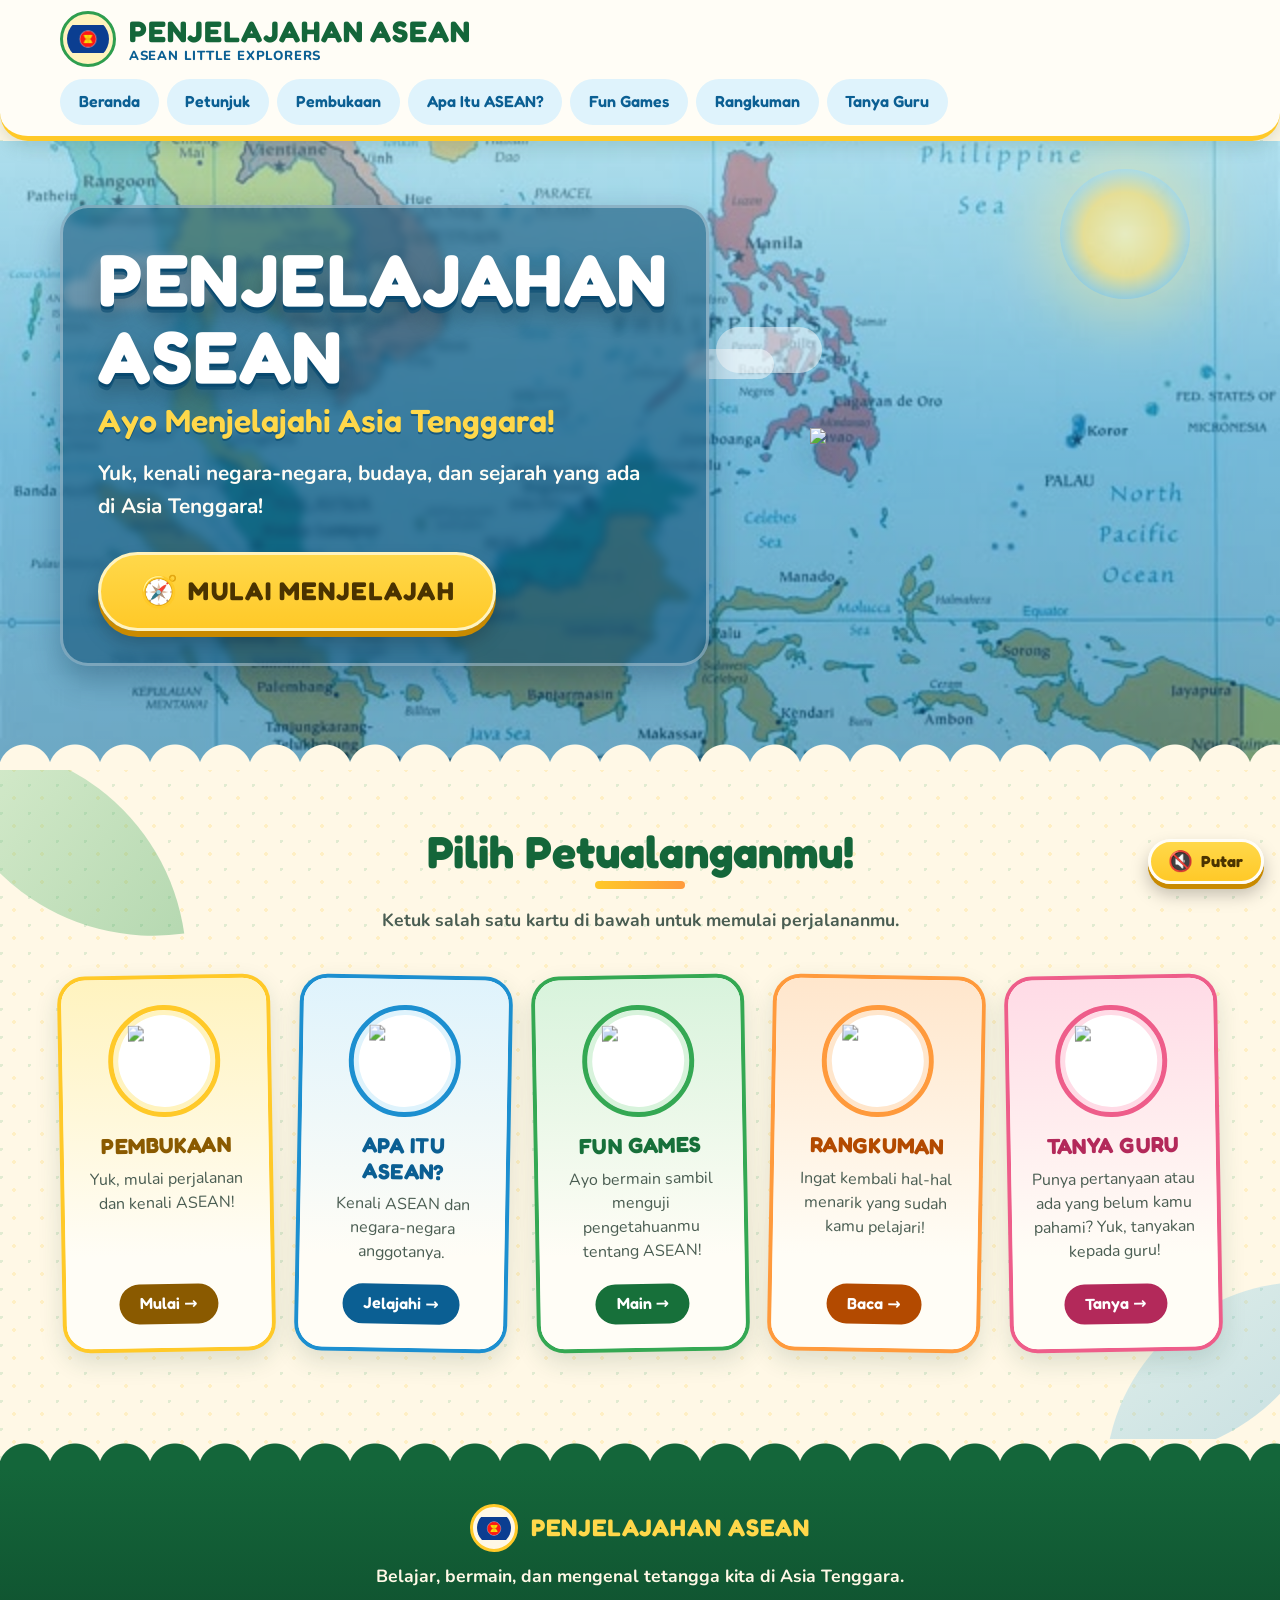
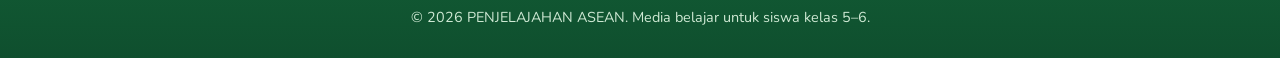
==== commit 3806d92d: "Add files via upload" ====
--- a/index.html
+++ b/index.html
@@ -1,4 +1,3 @@
-
 <!DOCTYPE html>
 <html lang="id">
 
@@ -39,6 +38,7 @@
       <nav class="site-nav" aria-label="Menu utama">
         <ul class="site-nav-list">
           <li class="site-nav-item"><a class="site-nav-link" href="index.html">Beranda</a></li>
+          <li class="site-nav-item"><a class="site-nav-link" href="petunjuk_penggunaan.html">Petunjuk</a></li>
           <li class="site-nav-item"><a class="site-nav-link" href="pembukaan.html">Pembukaan</a></li>
           <li class="site-nav-item"><a class="site-nav-link" href="apa-itu-asean.html">Apa Itu ASEAN?</a></li>
           <li class="site-nav-item"><a class="site-nav-link" href="fun-games.html">Fun Games</a></li>
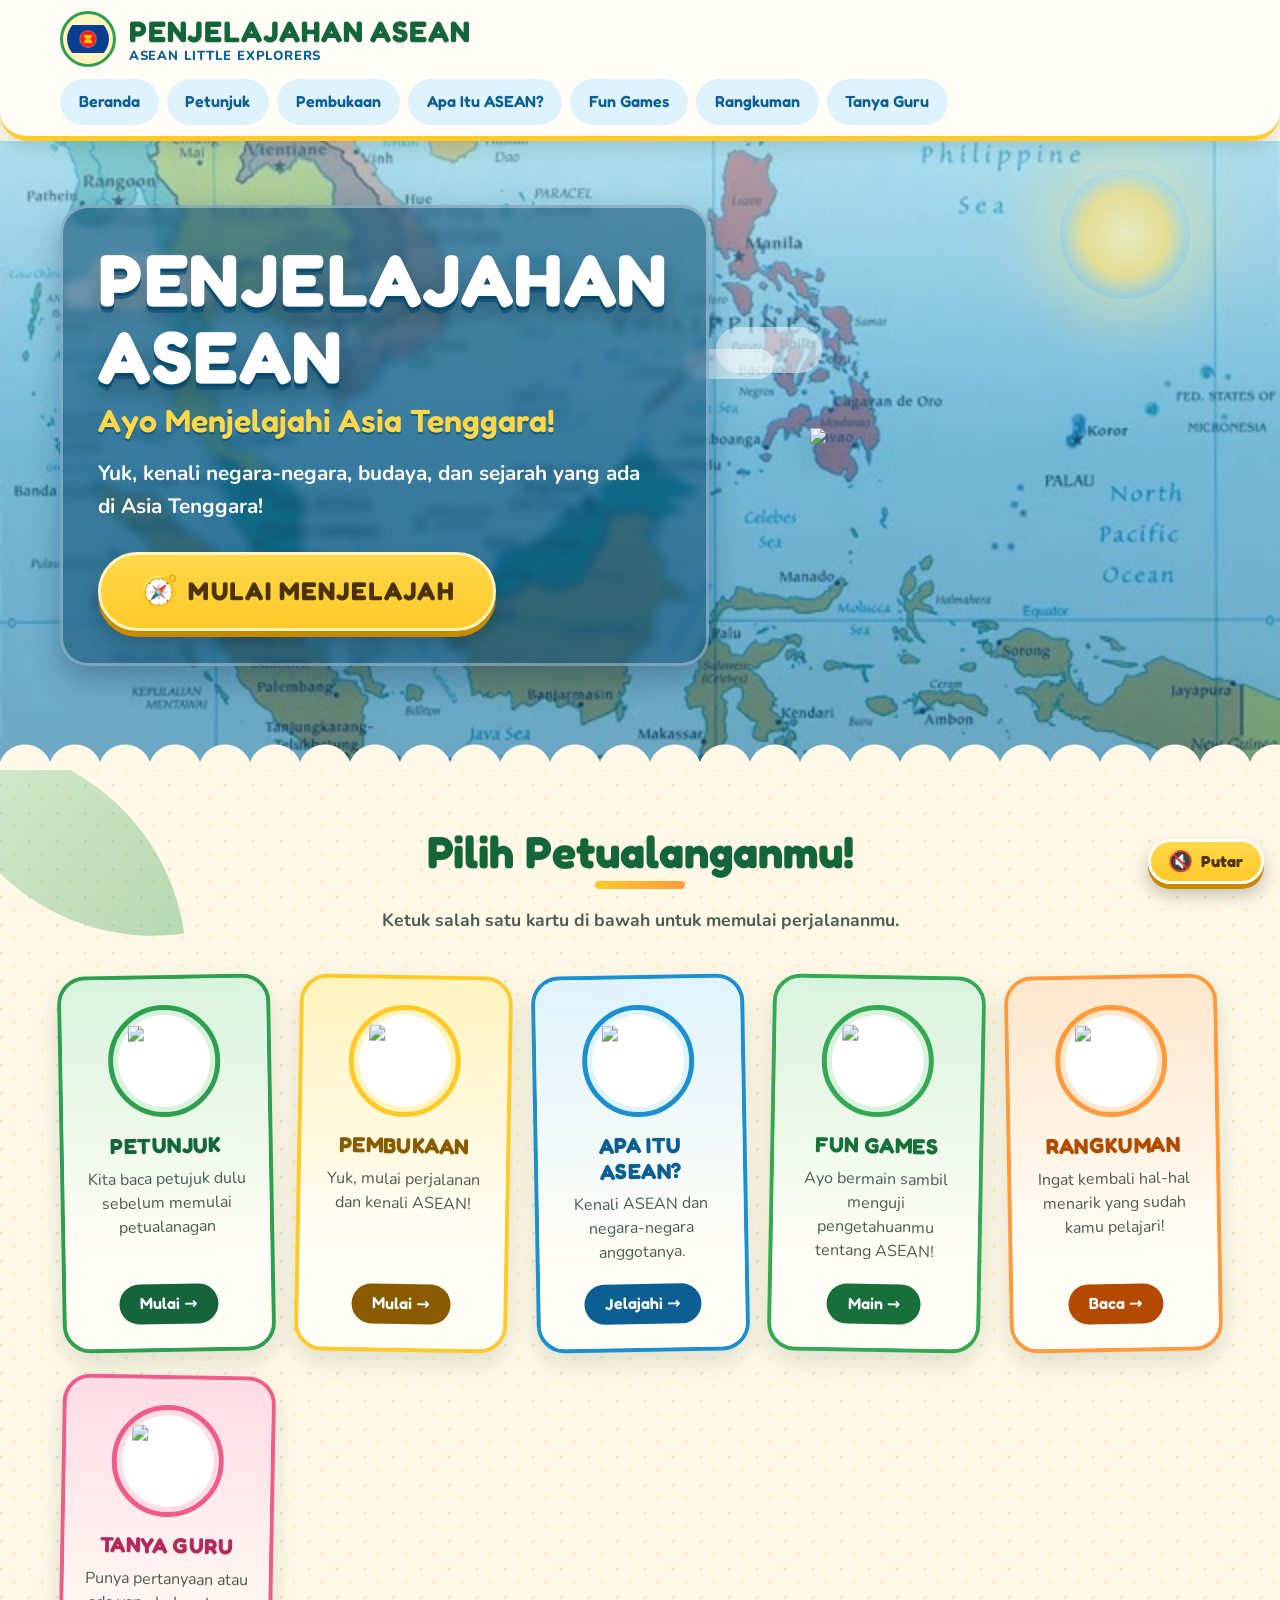
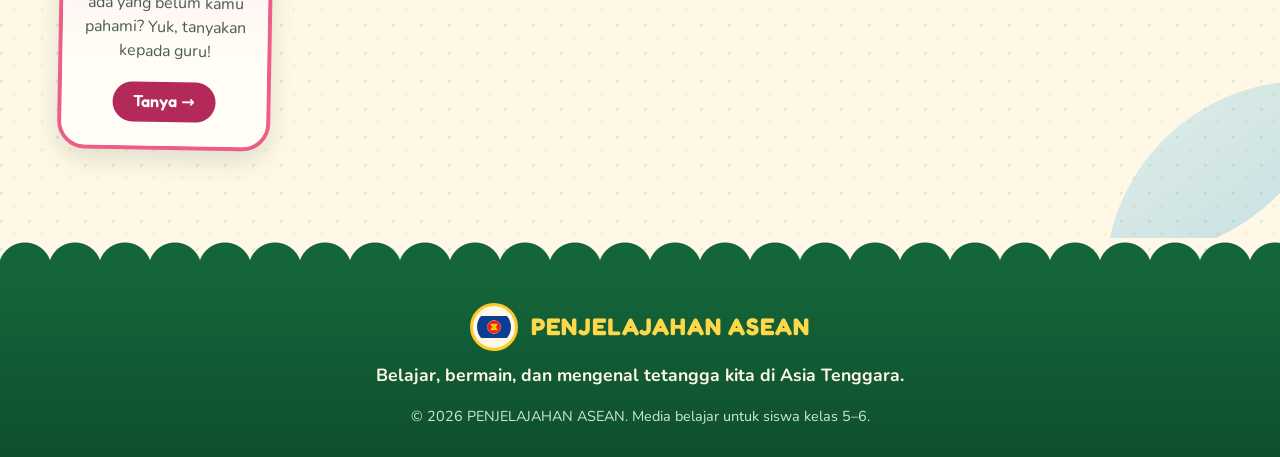
==== commit 63da3fca: "Add files via upload" ====
--- a/index.html
+++ b/index.html
@@ -92,7 +92,23 @@
 
         <ul class="card-grid">
 
-          <!-- Kartu A: PEMBUKAAN -->
+          <!-- Kartu A: PETUNJUK  -->
+           <li class="card-grid-item">
+            <article class="nav-card nav-card-petunjuk">
+              <a class="nav-card-link" href="petunjuk_penggunaan.html">
+                <div class="nav-card-icon">
+                  <img class="nav-card-image"
+                       src="images/ikon-petunjuk.png"
+                       alt="Ikon pintu gerbang petunjuk yang terbuka">
+                </div>
+                <h3 class="nav-card-title">PETUNJUK</h3>
+                <p class="nav-card-description">Kita baca petujuk dulu sebelum memulai petualanagan</p>
+                <span class="nav-card-action">Mulai →</span>
+              </a>
+            </article>
+          </li>
+
+          <!-- Kartu B: PEMBUKAAN -->
           <li class="card-grid-item">
             <article class="nav-card nav-card-pembukaan">
               <a class="nav-card-link" href="pembukaan.html">
@@ -108,7 +124,7 @@
             </article>
           </li>
 
-          <!-- Kartu B: APA ITU ASEAN? -->
+          <!-- Kartu C: APA ITU ASEAN? -->
           <li class="card-grid-item">
             <article class="nav-card nav-card-asean">
               <a class="nav-card-link" href="apa-itu-asean.html">
@@ -124,7 +140,7 @@
             </article>
           </li>
 
-          <!-- Kartu C: FUN GAMES -->
+          <!-- Kartu D: FUN GAMES -->
           <li class="card-grid-item">
             <article class="nav-card nav-card-games">
               <a class="nav-card-link" href="fun-games.html">
@@ -140,7 +156,7 @@
             </article>
           </li>
 
-          <!-- Kartu D: RANGKUMAN -->
+          <!-- Kartu E: RANGKUMAN -->
           <li class="card-grid-item">
             <article class="nav-card nav-card-rangkuman">
               <a class="nav-card-link" href="rangkuman.html">
@@ -156,7 +172,7 @@
             </article>
           </li>
 
-          <!-- Kartu E: TANYA GURU -->
+          <!-- Kartu F: TANYA GURU -->
           <li class="card-grid-item">
             <article class="nav-card nav-card-pertanyaan">
               <a class="nav-card-link" href="tanya-guru.html">
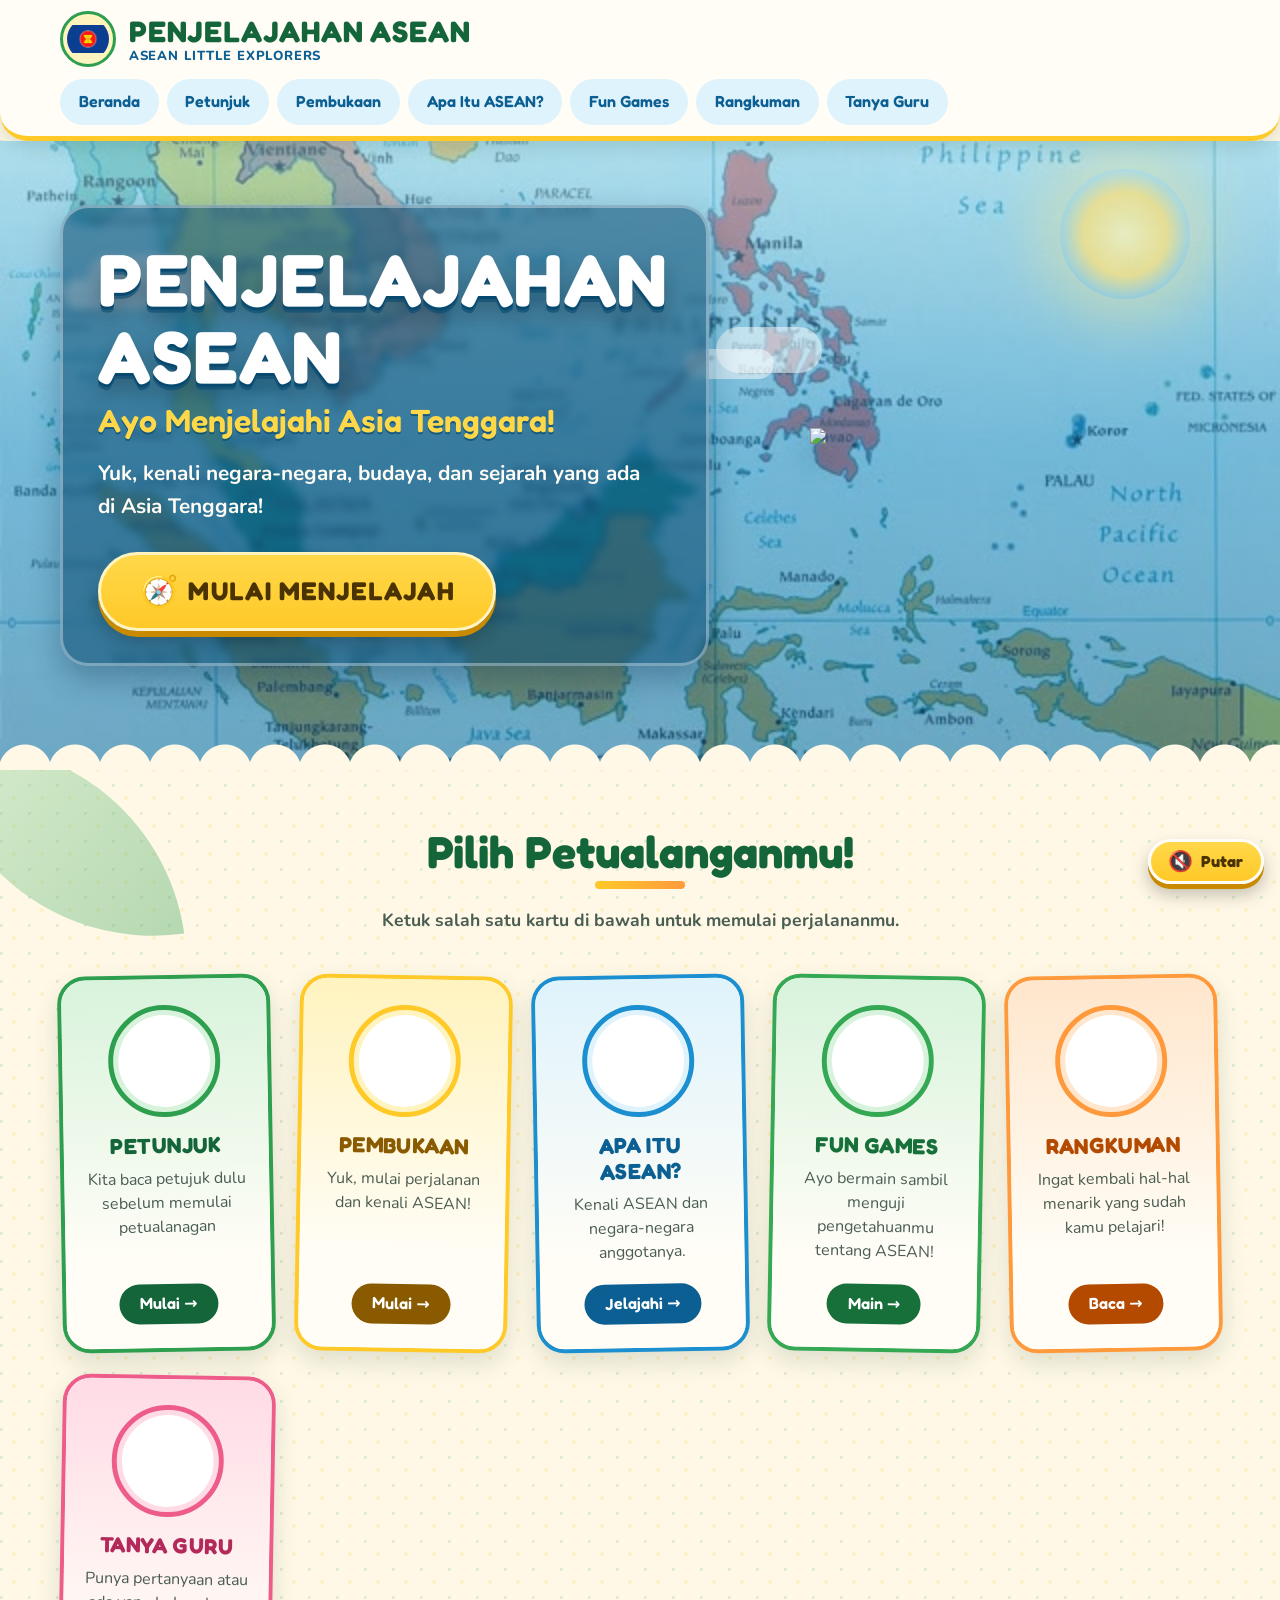
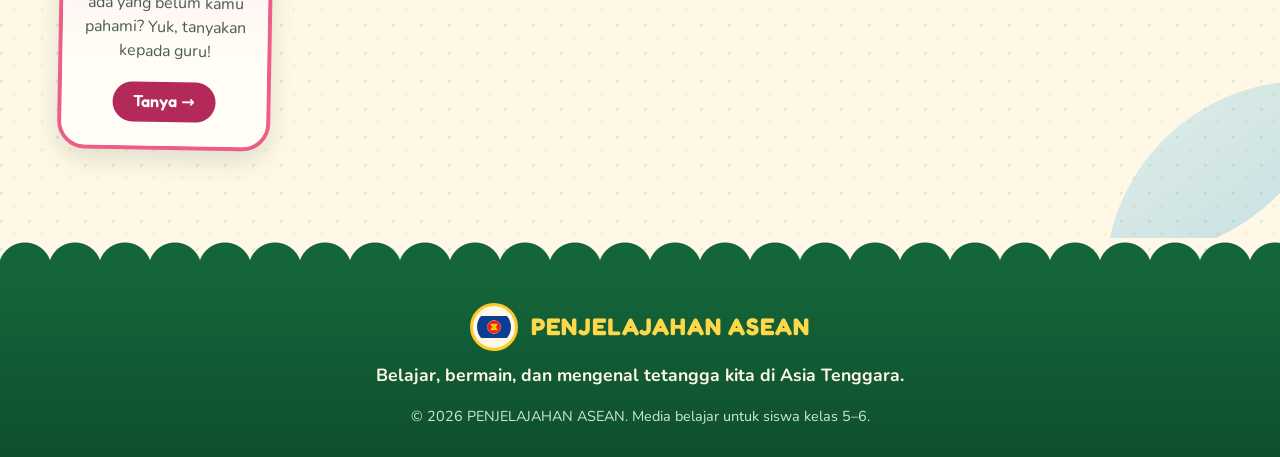
==== commit 241e562b: "Add files via upload" ====
--- a/index.html
+++ b/index.html
@@ -43,7 +43,7 @@
           <li class="site-nav-item"><a class="site-nav-link" href="apa-itu-asean.html">Apa Itu ASEAN?</a></li>
           <li class="site-nav-item"><a class="site-nav-link" href="fun-games.html">Fun Games</a></li>
           <li class="site-nav-item"><a class="site-nav-link" href="rangkuman.html">Rangkuman</a></li>
-          <li class="site-nav-item"><a class="site-nav-link" href="tanya-guru.html">Tanya Guru</a></li>
+          <li class="site-nav-item"><a class="site-nav-link" href="tanya_guru.html">Tanya Guru</a></li>
         </ul>
       </nav>
 
@@ -97,9 +97,6 @@
             <article class="nav-card nav-card-petunjuk">
               <a class="nav-card-link" href="petunjuk_penggunaan.html">
                 <div class="nav-card-icon">
-                  <img class="nav-card-image"
-                       src="images/ikon-petunjuk.png"
-                       alt="Ikon pintu gerbang petunjuk yang terbuka">
                 </div>
                 <h3 class="nav-card-title">PETUNJUK</h3>
                 <p class="nav-card-description">Kita baca petujuk dulu sebelum memulai petualanagan</p>
@@ -113,9 +110,6 @@
             <article class="nav-card nav-card-pembukaan">
               <a class="nav-card-link" href="pembukaan.html">
                 <div class="nav-card-icon">
-                  <img class="nav-card-image"
-                       src="images/ikon-pembukaan.png"
-                       alt="Ikon pintu gerbang petualangan yang terbuka">
                 </div>
                 <h3 class="nav-card-title">PEMBUKAAN</h3>
                 <p class="nav-card-description">Yuk, mulai perjalanan dan kenali ASEAN!</p>
@@ -129,9 +123,6 @@
             <article class="nav-card nav-card-asean">
               <a class="nav-card-link" href="apa-itu-asean.html">
                 <div class="nav-card-icon">
-                  <img class="nav-card-image"
-                       src="images/ikon-apa-itu-asean.png"
-                       alt="Ikon peta Asia Tenggara dengan tanda tanya">
                 </div>
                 <h3 class="nav-card-title">APA ITU ASEAN?</h3>
                 <p class="nav-card-description">Kenali ASEAN dan negara-negara anggotanya.</p>
@@ -145,9 +136,6 @@
             <article class="nav-card nav-card-games">
               <a class="nav-card-link" href="fun-games.html">
                 <div class="nav-card-icon">
-                  <img class="nav-card-image"
-                       src="images/ikon-fun-games.png"
-                       alt="Ikon pengontrol permainan berwarna-warni">
                 </div>
                 <h3 class="nav-card-title">FUN GAMES</h3>
                 <p class="nav-card-description">Ayo bermain sambil menguji pengetahuanmu tentang ASEAN!</p>
@@ -161,9 +149,6 @@
             <article class="nav-card nav-card-rangkuman">
               <a class="nav-card-link" href="rangkuman.html">
                 <div class="nav-card-icon">
-                  <img class="nav-card-image"
-                       src="images/ikon-rangkuman.png"
-                       alt="Ikon buku catatan petualang dengan bintang">
                 </div>
                 <h3 class="nav-card-title">RANGKUMAN</h3>
                 <p class="nav-card-description">Ingat kembali hal-hal menarik yang sudah kamu pelajari!</p>
@@ -175,11 +160,8 @@
           <!-- Kartu F: TANYA GURU -->
           <li class="card-grid-item">
             <article class="nav-card nav-card-pertanyaan">
-              <a class="nav-card-link" href="tanya-guru.html">
-                <div class="nav-card-icon">
-                  <img class="nav-card-image"
-                       src="images/ikon-pertanyaan.png"
-                       alt="Ikon lampu ide dan tanda tanya">
+              <a class="nav-card-link" href="tanya_guru.html">
+                <div class="nav-card-icon">
                 </div>
                 <h3 class="nav-card-title">TANYA GURU</h3>
                 <p class="nav-card-description">Punya pertanyaan atau ada yang belum kamu pahami? Yuk, tanyakan kepada guru!</p>
